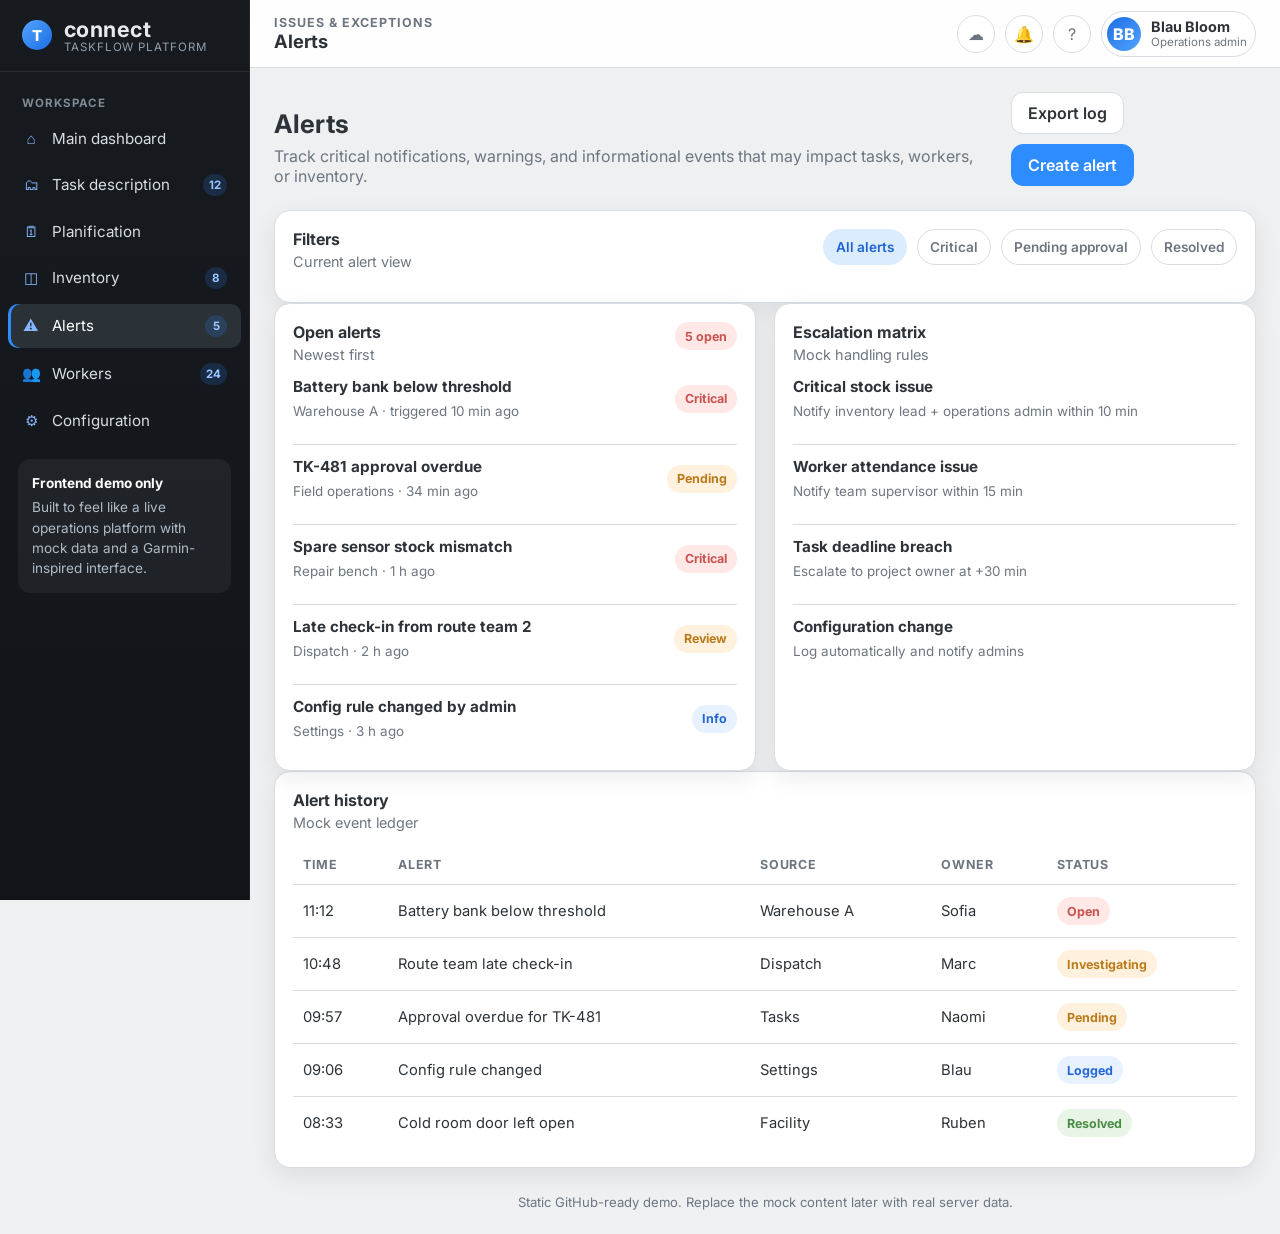
==== alerts.html @ 492a851f "Add files via upload" ====
<!doctype html>
<html lang="en">
<head>
  <meta charset="utf-8" />
  <meta name="viewport" content="width=device-width, initial-scale=1" />
  <title>Alerts — TaskFlow Connect</title>
  <meta name="description" content="TaskFlow Connect static dashboard demo." />
  <link rel="preconnect" href="https://fonts.googleapis.com">
  <link rel="preconnect" href="https://fonts.gstatic.com" crossorigin>
  <link href="https://fonts.googleapis.com/css2?family=Inter:wght@400;500;600;700;800&display=swap" rel="stylesheet">
  <link rel="stylesheet" href="styles.css" />
</head>
<body>
  <div class="app-shell">
    <aside class="sidebar">
      <a class="brand" href="index.html">
        <div class="brand-logo">T</div>
        <div class="brand-wordmark"><strong>connect</strong><span>TaskFlow platform</span></div>
      </a>
      <div class="sidebar-section-title">Workspace</div>
      <ul class="nav-list"><li class="nav-item"><a class="nav-link" href="index.html"><span class="nav-label"><span class="nav-icon">⌂</span><span>Main dashboard</span></span><span></span></a></li>
<li class="nav-item"><a class="nav-link" href="task-description.html"><span class="nav-label"><span class="nav-icon">🗂</span><span>Task description</span></span><span class="nav-badge">12</span></a></li>
<li class="nav-item"><a class="nav-link" href="planification.html"><span class="nav-label"><span class="nav-icon">🗓</span><span>Planification</span></span><span></span></a></li>
<li class="nav-item"><a class="nav-link" href="inventory.html"><span class="nav-label"><span class="nav-icon">◫</span><span>Inventory</span></span><span class="nav-badge">8</span></a></li>
<li class="nav-item"><a class="nav-link active" href="alerts.html"><span class="nav-label"><span class="nav-icon">⚠</span><span>Alerts</span></span><span class="nav-badge">5</span></a></li>
<li class="nav-item"><a class="nav-link" href="workers.html"><span class="nav-label"><span class="nav-icon">👥</span><span>Workers</span></span><span class="nav-badge">24</span></a></li>
<li class="nav-item"><a class="nav-link" href="configuration.html"><span class="nav-label"><span class="nav-icon">⚙</span><span>Configuration</span></span><span></span></a></li></ul>
      <div class="sidebar-footer">
        <strong>Frontend demo only</strong>
        Built to feel like a live operations platform with mock data and a Garmin-inspired interface.
      </div>
    </aside>

    <div class="main-area">
      <header class="topbar">
        <div class="topbar-left">
          <button class="menu-toggle" type="button" aria-label="Toggle sidebar" data-menu-toggle><span></span><span></span><span></span></button>
          <div>
            <div class="page-kicker">Issues & exceptions</div>
            <div class="page-title-inline">Alerts</div>
          </div>
        </div>
        <div class="topbar-right">
          <button class="icon-button" type="button" aria-label="Sync">☁</button>
          <button class="icon-button" type="button" aria-label="Notifications">🔔</button>
          <button class="icon-button" type="button" aria-label="Help">?</button>
          <div class="user-pill">
            <div class="avatar">BB</div>
            <div><strong>Blau Bloom</strong><span>Operations admin</span></div>
          </div>
        </div>
      </header>

      <main class="content">
        <div class="page-header">
          <div>
            <h1>Alerts</h1>
            <p>Track critical notifications, warnings, and informational events that may impact tasks, workers, or inventory.</p>
          </div>
          <div class="action-row"><button class="button">Export log</button><button class="button button-primary">Create alert</button></div>
        </div>
        <section class="card"><div class="card-inner"><div class="card-header"><div><h2 class="card-title">Filters</h2><p class="card-subtitle">Current alert view</p></div><div class="filter-row"><span class="filter-chip active">All alerts</span><span class="filter-chip">Critical</span><span class="filter-chip">Pending approval</span><span class="filter-chip">Resolved</span></div></div></div></section>
    <section class="grid alerts-grid">
      <article class="card"><div class="card-inner"><div class="card-header"><div><h2 class="card-title">Open alerts</h2><p class="card-subtitle">Newest first</p></div><span class="pill red">5 open</span></div>
        <ul class="list-clean">
          <li class="alert-row"><div class="row-main"><strong>Battery bank below threshold</strong><span>Warehouse A · triggered 10 min ago</span></div><span class="pill red">Critical</span></li>
          <li class="alert-row"><div class="row-main"><strong>TK-481 approval overdue</strong><span>Field operations · 34 min ago</span></div><span class="pill orange">Pending</span></li>
          <li class="alert-row"><div class="row-main"><strong>Spare sensor stock mismatch</strong><span>Repair bench · 1 h ago</span></div><span class="pill red">Critical</span></li>
          <li class="alert-row"><div class="row-main"><strong>Late check-in from route team 2</strong><span>Dispatch · 2 h ago</span></div><span class="pill orange">Review</span></li>
          <li class="alert-row"><div class="row-main"><strong>Config rule changed by admin</strong><span>Settings · 3 h ago</span></div><span class="pill blue">Info</span></li>
        </ul>
      </div></article>
      <article class="card"><div class="card-inner"><div class="card-header"><div><h2 class="card-title">Escalation matrix</h2><p class="card-subtitle">Mock handling rules</p></div></div>
        <ul class="list-clean">
          <li class="event-row"><div class="row-main"><strong>Critical stock issue</strong><span>Notify inventory lead + operations admin within 10 min</span></div></li>
          <li class="event-row"><div class="row-main"><strong>Worker attendance issue</strong><span>Notify team supervisor within 15 min</span></div></li>
          <li class="event-row"><div class="row-main"><strong>Task deadline breach</strong><span>Escalate to project owner at +30 min</span></div></li>
          <li class="event-row"><div class="row-main"><strong>Configuration change</strong><span>Log automatically and notify admins</span></div></li>
        </ul>
      </div></article>
    </section>

    <section class="card"><div class="card-inner"><div class="card-header"><div><h2 class="card-title">Alert history</h2><p class="card-subtitle">Mock event ledger</p></div></div>
      <div class="table-wrap"><table class="table"><thead><tr><th>Time</th><th>Alert</th><th>Source</th><th>Owner</th><th>Status</th></tr></thead><tbody>
      <tr><td>11:12</td><td>Battery bank below threshold</td><td>Warehouse A</td><td>Sofia</td><td><span class="pill red">Open</span></td></tr>
      <tr><td>10:48</td><td>Route team late check-in</td><td>Dispatch</td><td>Marc</td><td><span class="pill orange">Investigating</span></td></tr>
      <tr><td>09:57</td><td>Approval overdue for TK-481</td><td>Tasks</td><td>Naomi</td><td><span class="pill orange">Pending</span></td></tr>
      <tr><td>09:06</td><td>Config rule changed</td><td>Settings</td><td>Blau</td><td><span class="pill blue">Logged</span></td></tr>
      <tr><td>08:33</td><td>Cold room door left open</td><td>Facility</td><td>Ruben</td><td><span class="pill green">Resolved</span></td></tr>
      </tbody></table></div>
    </div></section>
        <div class="footer-note">Static GitHub-ready demo. Replace the mock content later with real server data.</div>
      </main>
    </div>
  </div>
  <script src="script.js"></script>
</body>
</html>
---- styles.css ----
:root {
  --bg: #eef0f2;
  --panel: #ffffff;
  --panel-muted: #f6f7f8;
  --line: #d9dde1;
  --line-strong: #c6ccd1;
  --text: #2d3338;
  --text-soft: #6d7680;
  --sidebar: #171a1e;
  --sidebar-2: #1f2428;
  --sidebar-hover: #2a3137;
  --accent: #2d8cff;
  --accent-soft: #dcecff;
  --success: #62a95b;
  --warning: #f0ad4e;
  --danger: #d9534f;
  --shadow: 0 8px 24px rgba(17, 23, 29, 0.08);
  --radius: 16px;
  --radius-sm: 10px;
}

* { box-sizing: border-box; }
html, body { margin: 0; padding: 0; }
body {
  font-family: Inter, Arial, sans-serif;
  background: var(--bg);
  color: var(--text);
}

a { color: inherit; text-decoration: none; }
button, input, select { font: inherit; }

.app-shell {
  min-height: 100vh;
  display: grid;
  grid-template-columns: 250px minmax(0, 1fr);
}

.sidebar {
  background: linear-gradient(180deg, #171a1e 0%, #111418 100%);
  color: #e7eaed;
  padding: 18px 0 0;
  border-right: 1px solid rgba(255,255,255,0.06);
  position: sticky;
  top: 0;
  height: 100vh;
  overflow-y: auto;
}

.brand {
  display: flex;
  align-items: center;
  gap: 12px;
  padding: 0 22px 18px;
  margin-bottom: 6px;
  border-bottom: 1px solid rgba(255,255,255,0.08);
}

.brand-logo {
  width: 30px;
  height: 30px;
  border-radius: 50%;
  background: linear-gradient(135deg, #53a4ff, #1c6de3);
  display: grid;
  place-items: center;
  font-size: 15px;
  font-weight: 800;
  color: white;
}

.brand-wordmark {
  display: flex;
  flex-direction: column;
  line-height: 1.05;
}
.brand-wordmark strong {
  text-transform: lowercase;
  letter-spacing: 0.02em;
  font-size: 1.35rem;
  font-weight: 700;
}
.brand-wordmark span {
  font-size: 0.72rem;
  color: #92a0ad;
  letter-spacing: 0.08em;
  text-transform: uppercase;
}

.sidebar-section-title {
  font-size: 0.72rem;
  font-weight: 700;
  color: #7e8a95;
  letter-spacing: 0.08em;
  text-transform: uppercase;
  padding: 18px 22px 8px;
}

.nav-list {
  list-style: none;
  margin: 0;
  padding: 0 8px;
}

.nav-item + .nav-item { margin-top: 4px; }

.nav-link {
  display: flex;
  align-items: center;
  justify-content: space-between;
  gap: 10px;
  color: #d8dde2;
  font-size: 0.95rem;
  padding: 11px 14px;
  border-radius: 10px;
  transition: background 0.2s ease, color 0.2s ease;
}

.nav-link:hover,
.nav-link.active {
  background: var(--sidebar-hover);
  color: white;
}

.nav-link.active {
  box-shadow: inset 3px 0 0 var(--accent);
}

.nav-label {
  display: flex;
  align-items: center;
  gap: 12px;
}

.nav-icon {
  width: 18px;
  text-align: center;
  color: #87b8ff;
  font-size: 0.95rem;
}

.nav-badge {
  min-width: 22px;
  height: 22px;
  padding: 0 6px;
  border-radius: 999px;
  background: rgba(45, 140, 255, 0.18);
  color: #9bc5ff;
  display: inline-flex;
  align-items: center;
  justify-content: center;
  font-size: 0.72rem;
  font-weight: 700;
}

.sidebar-footer {
  margin: 18px 18px 20px;
  padding: 14px;
  border-radius: 12px;
  background: rgba(255,255,255,0.05);
  color: #afbbc6;
  font-size: 0.85rem;
  line-height: 1.5;
}
.sidebar-footer strong { color: #fff; display: block; margin-bottom: 4px; }

.main-area {
  min-width: 0;
  display: flex;
  flex-direction: column;
}

.topbar {
  height: 68px;
  background: rgba(255,255,255,0.92);
  backdrop-filter: blur(10px);
  border-bottom: 1px solid var(--line);
  display: flex;
  align-items: center;
  justify-content: space-between;
  padding: 0 24px;
  position: sticky;
  top: 0;
  z-index: 20;
}

.topbar-left {
  display: flex;
  align-items: center;
  gap: 14px;
}

.menu-toggle {
  display: none;
  width: 42px;
  height: 42px;
  border: 1px solid var(--line);
  background: white;
  border-radius: 12px;
  cursor: pointer;
}
.menu-toggle span {
  display: block;
  width: 18px;
  height: 2px;
  margin: 4px auto;
  background: var(--text);
}

.page-kicker {
  font-size: 0.78rem;
  text-transform: uppercase;
  letter-spacing: 0.08em;
  color: var(--text-soft);
  font-weight: 700;
}
.page-title-inline {
  font-size: 1.15rem;
  font-weight: 700;
}

.topbar-right {
  display: flex;
  align-items: center;
  gap: 10px;
}

.icon-button {
  width: 38px;
  height: 38px;
  border-radius: 50%;
  border: 1px solid var(--line);
  background: white;
  color: var(--text-soft);
  display: grid;
  place-items: center;
  cursor: pointer;
}

.user-pill {
  display: flex;
  align-items: center;
  gap: 10px;
  padding: 5px 8px 5px 5px;
  border-radius: 999px;
  border: 1px solid var(--line);
  background: white;
}
.user-pill strong {
  display: block;
  font-size: 0.9rem;
}
.user-pill span {
  display: block;
  font-size: 0.72rem;
  color: var(--text-soft);
}
.avatar {
  width: 34px;
  height: 34px;
  border-radius: 50%;
  display: grid;
  place-items: center;
  background: linear-gradient(135deg, #1c6de3, #53a4ff);
  color: white;
  font-weight: 800;
}

.content {
  padding: 24px;
}

.page-header {
  display: flex;
  align-items: end;
  justify-content: space-between;
  gap: 20px;
  margin-bottom: 24px;
}

.page-header h1 {
  margin: 0;
  font-size: clamp(1.6rem, 2vw, 2.2rem);
  line-height: 1.1;
}
.page-header p {
  margin: 8px 0 0;
  color: var(--text-soft);
  max-width: 720px;
}

.action-row {
  display: flex;
  gap: 10px;
  flex-wrap: wrap;
}

.button {
  border: 1px solid var(--line);
  background: white;
  color: var(--text);
  height: 42px;
  padding: 0 16px;
  border-radius: 12px;
  display: inline-flex;
  align-items: center;
  justify-content: center;
  gap: 8px;
  font-weight: 600;
  cursor: pointer;
}
.button-primary {
  background: var(--accent);
  color: white;
  border-color: var(--accent);
}
.button-soft {
  background: var(--accent-soft);
  color: #1b5fca;
  border-color: transparent;
}

.grid {
  display: grid;
  gap: 18px;
}

.kpi-grid {
  grid-template-columns: repeat(4, minmax(0, 1fr));
  margin-bottom: 18px;
}

.card {
  background: var(--panel);
  border: 1px solid var(--line);
  border-radius: var(--radius);
  box-shadow: var(--shadow);
}
.card-inner {
  padding: 18px;
}
.card-header {
  display: flex;
  align-items: start;
  justify-content: space-between;
  gap: 14px;
  margin-bottom: 14px;
}
.card-title {
  margin: 0;
  font-size: 1rem;
  font-weight: 700;
}
.card-subtitle {
  margin: 4px 0 0;
  color: var(--text-soft);
  font-size: 0.9rem;
}
.card-header .muted-link {
  color: #5d87c9;
  font-size: 0.88rem;
  font-weight: 600;
}

.kpi-card .metric {
  font-size: 2rem;
  line-height: 1;
  margin: 8px 0;
  font-weight: 800;
}
.kpi-card .delta {
  display: inline-flex;
  align-items: center;
  gap: 6px;
  font-size: 0.84rem;
  border-radius: 999px;
  padding: 6px 10px;
  background: var(--panel-muted);
  color: var(--text-soft);
}
.kpi-card .delta.positive { color: var(--success); }
.kpi-card .delta.warning { color: var(--warning); }
.kpi-card .delta.negative { color: var(--danger); }

.dashboard-grid {
  grid-template-columns: 1.3fr 1fr 1fr;
  align-items: start;
}
.stack {
  display: grid;
  gap: 18px;
}

.list-clean {
  list-style: none;
  padding: 0;
  margin: 0;
}
.list-clean li + li { margin-top: 12px; }

.task-row,
.alert-row,
.worker-row,
.inventory-row,
.event-row {
  display: flex;
  align-items: center;
  justify-content: space-between;
  gap: 12px;
  padding: 12px 0;
  border-top: 1px solid var(--line);
}
.task-row:first-child,
.alert-row:first-child,
.worker-row:first-child,
.inventory-row:first-child,
.event-row:first-child {
  border-top: 0;
  padding-top: 0;
}

.row-main strong,
.row-main h4 {
  display: block;
  margin: 0 0 4px;
  font-size: 0.95rem;
}
.row-main span,
.row-meta,
.row-main p {
  color: var(--text-soft);
  font-size: 0.84rem;
  margin: 0;
}

.pill {
  display: inline-flex;
  align-items: center;
  justify-content: center;
  height: 28px;
  padding: 0 10px;
  border-radius: 999px;
  background: var(--panel-muted);
  color: var(--text-soft);
  font-size: 0.78rem;
  font-weight: 700;
  white-space: nowrap;
}
.pill.blue { background: #e7f1ff; color: #2567d8; }
.pill.green { background: #e8f5e6; color: #4b8c46; }
.pill.orange { background: #fff1de; color: #bb7b1a; }
.pill.red { background: #ffe8e6; color: #c95350; }
.pill.gray { background: #eceff2; color: #68727c; }

.progress-group { margin-top: 14px; }
.progress-label {
  display: flex;
  justify-content: space-between;
  gap: 10px;
  font-size: 0.84rem;
  color: var(--text-soft);
  margin-bottom: 6px;
}
.progress {
  height: 9px;
  border-radius: 999px;
  background: #e9edf1;
  overflow: hidden;
}
.progress > span {
  display: block;
  height: 100%;
  background: linear-gradient(90deg, #50a6ff, #1b70eb);
  border-radius: inherit;
}
.progress.success > span { background: linear-gradient(90deg, #7bc96f, #4f9d49); }
.progress.warning > span { background: linear-gradient(90deg, #f7c56c, #f0a43a); }
.progress.danger > span { background: linear-gradient(90deg, #ef7a73, #da534d); }

.ring-wrap {
  display: grid;
  grid-template-columns: 160px 1fr;
  gap: 18px;
  align-items: center;
}
.ring {
  --percent: 70;
  width: 150px;
  height: 150px;
  border-radius: 50%;
  background: conic-gradient(var(--accent) calc(var(--percent) * 1%), #e4e8eb 0);
  display: grid;
  place-items: center;
  margin: 0 auto;
}
.ring::after {
  content: "";
  width: 108px;
  height: 108px;
  border-radius: 50%;
  background: white;
  box-shadow: inset 0 0 0 1px var(--line);
}
.ring-center {
  position: absolute;
}
.ring-box {
  position: relative;
  width: 150px;
  height: 150px;
  display: grid;
  place-items: center;
}
.ring-value {
  position: absolute;
  text-align: center;
}
.ring-value strong {
  display: block;
  font-size: 2rem;
}
.ring-value span {
  color: var(--text-soft);
  font-size: 0.84rem;
}

.quick-actions {
  display: grid;
  grid-template-columns: repeat(2, minmax(0, 1fr));
  gap: 12px;
}
.quick-tile {
  border: 1px dashed var(--line-strong);
  border-radius: 14px;
  padding: 18px;
  background: var(--panel-muted);
  min-height: 108px;
  display: flex;
  flex-direction: column;
  justify-content: space-between;
}
.quick-tile strong { font-size: 1rem; }
.quick-tile span { color: var(--text-soft); font-size: 0.86rem; }
.quick-plus {
  width: 36px; height: 36px; border-radius: 12px; background: white; border: 1px solid var(--line);
  display: grid; place-items: center; color: var(--text-soft); font-size: 1.2rem;
}

.table-wrap {
  overflow-x: auto;
}
.table {
  width: 100%;
  border-collapse: collapse;
  font-size: 0.92rem;
}
.table th,
.table td {
  text-align: left;
  padding: 12px 10px;
  border-bottom: 1px solid var(--line);
  white-space: nowrap;
}
.table th {
  font-size: 0.78rem;
  text-transform: uppercase;
  letter-spacing: 0.06em;
  color: var(--text-soft);
}
.table tr:last-child td { border-bottom: 0; }

.timeline {
  display: grid;
  gap: 16px;
}
.timeline-row {
  display: grid;
  grid-template-columns: 130px 1fr;
  gap: 12px;
  align-items: center;
}
.timeline-label {
  font-weight: 700;
  font-size: 0.92rem;
}
.timeline-bar {
  position: relative;
  height: 44px;
  background: repeating-linear-gradient(
    90deg,
    #f5f7f9 0,
    #f5f7f9 calc(14.28% - 1px),
    #e3e8ec calc(14.28% - 1px),
    #e3e8ec 14.28%
  );
  border-radius: 12px;
  border: 1px solid var(--line);
  overflow: hidden;
}
.timeline-chip {
  position: absolute;
  top: 7px;
  height: 28px;
  border-radius: 999px;
  padding: 0 12px;
  display: inline-flex;
  align-items: center;
  font-size: 0.82rem;
  font-weight: 700;
  color: white;
}
.timeline-chip.blue { background: #4a91f2; }
.timeline-chip.green { background: #59a666; }
.timeline-chip.orange { background: #e9a345; }
.timeline-chip.red { background: #cf5b57; }

.days {
  display: grid;
  grid-template-columns: 130px repeat(7, 1fr);
  gap: 12px;
  margin-bottom: 10px;
  color: var(--text-soft);
  font-size: 0.78rem;
  text-transform: uppercase;
  letter-spacing: 0.06em;
}
.days div:first-child { color: transparent; }

.resource-grid,
.settings-grid,
.workers-grid,
.inventory-grid,
.alerts-grid,
.detail-grid {
  grid-template-columns: repeat(2, minmax(0, 1fr));
}

.profile-card {
  display: flex;
  gap: 16px;
  align-items: center;
}
.profile-avatar {
  width: 64px;
  height: 64px;
  border-radius: 18px;
  background: linear-gradient(135deg, #dfeeff, #b9d4fb);
  color: #225bb1;
  display: grid;
  place-items: center;
  font-size: 1.4rem;
  font-weight: 800;
}

.setting-row {
  display: flex;
  align-items: center;
  justify-content: space-between;
  gap: 16px;
  padding: 14px 0;
  border-top: 1px solid var(--line);
}
.setting-row:first-child { border-top: 0; padding-top: 0; }
.setting-copy strong { display: block; margin-bottom: 4px; }
.setting-copy span { color: var(--text-soft); font-size: 0.86rem; }

.toggle {
  position: relative;
  width: 48px;
  height: 28px;
  border-radius: 999px;
  background: #dfe4e9;
}
.toggle::after {
  content: "";
  position: absolute;
  top: 3px;
  left: 3px;
  width: 22px;
  height: 22px;
  border-radius: 50%;
  background: white;
  box-shadow: 0 2px 6px rgba(0,0,0,0.12);
}
.toggle.on { background: #5ea4ff; }
.toggle.on::after { left: 23px; }

.filter-row {
  display: flex;
  gap: 10px;
  flex-wrap: wrap;
}
.filter-chip {
  height: 36px;
  padding: 0 12px;
  border-radius: 999px;
  border: 1px solid var(--line);
  background: white;
  display: inline-flex;
  align-items: center;
  color: var(--text-soft);
  font-size: 0.85rem;
  font-weight: 600;
}
.filter-chip.active {
  background: var(--accent-soft);
  border-color: transparent;
  color: #1d63d2;
}

.notice-bar {
  background: linear-gradient(90deg, #dfeeff, #eff6ff);
  border: 1px solid #cde1ff;
  color: #245db6;
  padding: 14px 16px;
  border-radius: 14px;
  display: flex;
  justify-content: space-between;
  gap: 12px;
  margin-bottom: 18px;
}

.text-input,
.select-input {
  width: 100%;
  height: 42px;
  border-radius: 12px;
  border: 1px solid var(--line);
  background: white;
  padding: 0 14px;
  color: var(--text);
}

.form-grid {
  display: grid;
  grid-template-columns: repeat(2, minmax(0, 1fr));
  gap: 14px;
}
.form-grid .full-span { grid-column: 1 / -1; }
label.form-field {
  display: grid;
  gap: 8px;
  font-size: 0.9rem;
  font-weight: 600;
}
textarea.text-input {
  padding: 12px 14px;
  min-height: 120px;
  resize: vertical;
}

.footer-note {
  color: var(--text-soft);
  font-size: 0.82rem;
  text-align: center;
  margin-top: 26px;
}

@media (max-width: 1240px) {
  .kpi-grid { grid-template-columns: repeat(2, minmax(0, 1fr)); }
  .dashboard-grid,
  .resource-grid,
  .settings-grid,
  .workers-grid,
  .inventory-grid,
  .alerts-grid,
  .detail-grid { grid-template-columns: 1fr; }
}

@media (max-width: 980px) {
  .app-shell { grid-template-columns: 1fr; }
  .sidebar {
    position: fixed;
    left: 0;
    top: 0;
    bottom: 0;
    width: 250px;
    z-index: 40;
    transform: translateX(-100%);
    transition: transform 0.25s ease;
  }
  body.sidebar-open .sidebar { transform: translateX(0); }
  .menu-toggle { display: inline-block; }
  .content { padding: 18px; }
  .page-header { flex-direction: column; align-items: start; }
}

@media (max-width: 720px) {
  .topbar { padding: 0 14px; }
  .topbar-right .icon-button:nth-child(1),
  .topbar-right .icon-button:nth-child(2) { display: none; }
  .kpi-grid { grid-template-columns: 1fr; }
  .ring-wrap,
  .form-grid,
  .timeline-row,
  .days { grid-template-columns: 1fr; }
  .days div:first-child { display: none; }
  .quick-actions { grid-template-columns: 1fr; }
  .user-pill strong, .user-pill span { display: none; }
}
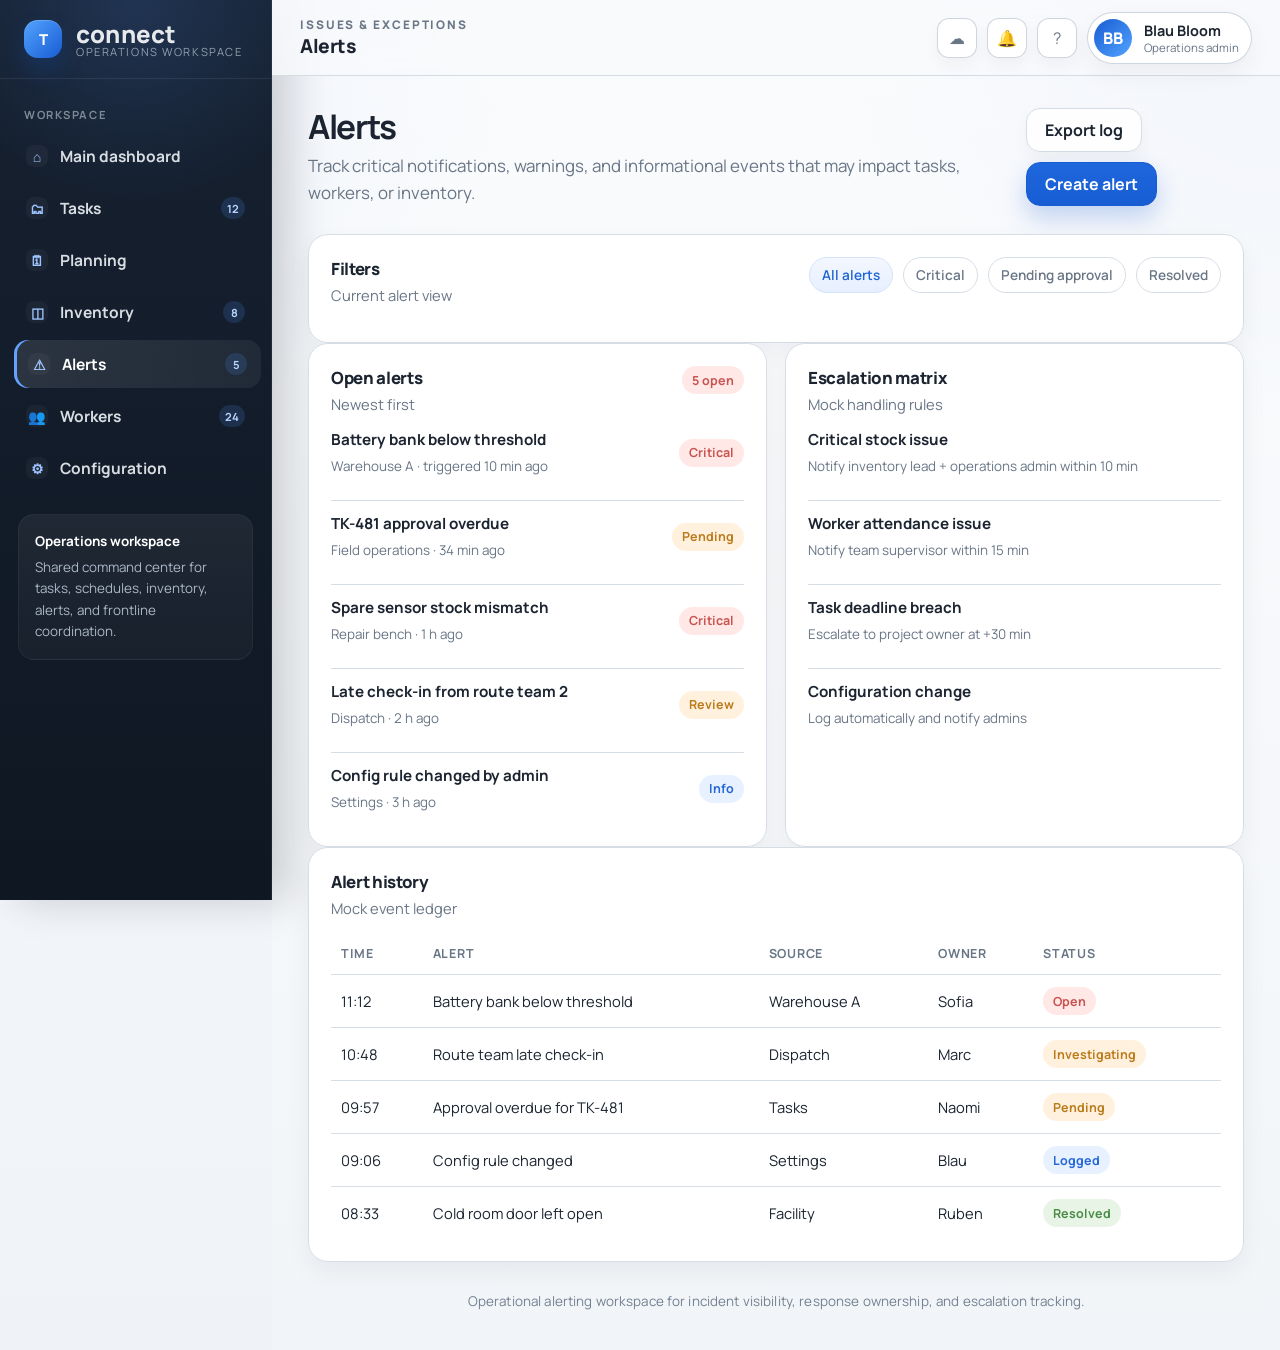
==== commit 7a71b5de: "modified:   alerts.html 	modified:   configuration.html 	modified:   index.html 	modified:   invento" ====
--- a/alerts.html
+++ b/alerts.html
@@ -7,27 +7,28 @@
   <meta name="description" content="TaskFlow Connect static dashboard demo." />
   <link rel="preconnect" href="https://fonts.googleapis.com">
   <link rel="preconnect" href="https://fonts.gstatic.com" crossorigin>
-  <link href="https://fonts.googleapis.com/css2?family=Inter:wght@400;500;600;700;800&display=swap" rel="stylesheet">
+  <link href="https://fonts.googleapis.com/css2?family=Manrope:wght@400;500;600;700;800&display=swap" rel="stylesheet">
   <link rel="stylesheet" href="styles.css" />
 </head>
 <body>
+  <div class="sidebar-scrim" data-sidebar-scrim hidden></div>
   <div class="app-shell">
     <aside class="sidebar">
       <a class="brand" href="index.html">
         <div class="brand-logo">T</div>
-        <div class="brand-wordmark"><strong>connect</strong><span>TaskFlow platform</span></div>
+        <div class="brand-wordmark"><strong>connect</strong><span>Operations workspace</span></div>
       </a>
       <div class="sidebar-section-title">Workspace</div>
       <ul class="nav-list"><li class="nav-item"><a class="nav-link" href="index.html"><span class="nav-label"><span class="nav-icon">⌂</span><span>Main dashboard</span></span><span></span></a></li>
-<li class="nav-item"><a class="nav-link" href="task-description.html"><span class="nav-label"><span class="nav-icon">🗂</span><span>Task description</span></span><span class="nav-badge">12</span></a></li>
-<li class="nav-item"><a class="nav-link" href="planification.html"><span class="nav-label"><span class="nav-icon">🗓</span><span>Planification</span></span><span></span></a></li>
+<li class="nav-item"><a class="nav-link" href="task-description.html"><span class="nav-label"><span class="nav-icon">🗂</span><span>Tasks</span></span><span class="nav-badge">12</span></a></li>
+<li class="nav-item"><a class="nav-link" href="planification.html"><span class="nav-label"><span class="nav-icon">🗓</span><span>Planning</span></span><span></span></a></li>
 <li class="nav-item"><a class="nav-link" href="inventory.html"><span class="nav-label"><span class="nav-icon">◫</span><span>Inventory</span></span><span class="nav-badge">8</span></a></li>
 <li class="nav-item"><a class="nav-link active" href="alerts.html"><span class="nav-label"><span class="nav-icon">⚠</span><span>Alerts</span></span><span class="nav-badge">5</span></a></li>
 <li class="nav-item"><a class="nav-link" href="workers.html"><span class="nav-label"><span class="nav-icon">👥</span><span>Workers</span></span><span class="nav-badge">24</span></a></li>
 <li class="nav-item"><a class="nav-link" href="configuration.html"><span class="nav-label"><span class="nav-icon">⚙</span><span>Configuration</span></span><span></span></a></li></ul>
       <div class="sidebar-footer">
-        <strong>Frontend demo only</strong>
-        Built to feel like a live operations platform with mock data and a Garmin-inspired interface.
+        <strong>Operations workspace</strong>
+        Shared command center for tasks, schedules, inventory, alerts, and frontline coordination.
       </div>
     </aside>
 
@@ -89,10 +90,10 @@
       <tr><td>08:33</td><td>Cold room door left open</td><td>Facility</td><td>Ruben</td><td><span class="pill green">Resolved</span></td></tr>
       </tbody></table></div>
     </div></section>
-        <div class="footer-note">Static GitHub-ready demo. Replace the mock content later with real server data.</div>
+        <div class="footer-note">Operational alerting workspace for incident visibility, response ownership, and escalation tracking.</div>
       </main>
     </div>
   </div>
   <script src="script.js"></script>
 </body>
-</html>+</html>
--- a/styles.css
+++ b/styles.css
@@ -1,30 +1,97 @@
 :root {
-  --bg: #eef0f2;
-  --panel: #ffffff;
-  --panel-muted: #f6f7f8;
-  --line: #d9dde1;
-  --line-strong: #c6ccd1;
-  --text: #2d3338;
-  --text-soft: #6d7680;
-  --sidebar: #171a1e;
-  --sidebar-2: #1f2428;
-  --sidebar-hover: #2a3137;
-  --accent: #2d8cff;
-  --accent-soft: #dcecff;
-  --success: #62a95b;
-  --warning: #f0ad4e;
-  --danger: #d9534f;
-  --shadow: 0 8px 24px rgba(17, 23, 29, 0.08);
-  --radius: 16px;
-  --radius-sm: 10px;
+  --bg: #f3f5f8;
+  --panel: rgba(255, 255, 255, 0.96);
+  --panel-muted: #f6f8fb;
+  --line: #d7dde5;
+  --line-strong: #c4ced9;
+  --text: #1b2430;
+  --text-soft: #697686;
+  --sidebar: #0f1722;
+  --sidebar-2: #162131;
+  --sidebar-hover: #1b2838;
+  --accent: #175cd3;
+  --accent-soft: #e8f0ff;
+  --success: #4f8f5b;
+  --warning: #c6852a;
+  --danger: #c85a55;
+  --shadow: 0 18px 40px rgba(15, 23, 36, 0.08);
+  --shadow-soft: 0 10px 26px rgba(15, 23, 36, 0.05);
+  --radius: 20px;
+  --radius-sm: 12px;
 }
 
 * { box-sizing: border-box; }
 html, body { margin: 0; padding: 0; }
+[hidden] { display: none !important; }
+
+html {
+  scrollbar-width: thin;
+  scrollbar-color: #aeb7c2 #eef2f6;
+}
+
+body,
+.sidebar,
+.modal-dialog,
+textarea.text-input {
+  scrollbar-width: thin;
+  scrollbar-color: #98a4b3 transparent;
+}
+
+html::-webkit-scrollbar,
+body::-webkit-scrollbar,
+.sidebar::-webkit-scrollbar,
+.modal-dialog::-webkit-scrollbar,
+textarea.text-input::-webkit-scrollbar {
+  width: 12px;
+  height: 12px;
+}
+
+html::-webkit-scrollbar-track,
+body::-webkit-scrollbar-track,
+.sidebar::-webkit-scrollbar-track,
+.modal-dialog::-webkit-scrollbar-track,
+textarea.text-input::-webkit-scrollbar-track {
+  background: transparent;
+}
+
+html::-webkit-scrollbar-thumb,
+body::-webkit-scrollbar-thumb,
+.sidebar::-webkit-scrollbar-thumb,
+.modal-dialog::-webkit-scrollbar-thumb,
+textarea.text-input::-webkit-scrollbar-thumb {
+  background: linear-gradient(180deg, #a9b3be 0%, #8996a6 100%);
+  border-radius: 999px;
+  border: 3px solid transparent;
+  background-clip: padding-box;
+}
+
+html::-webkit-scrollbar-thumb:hover,
+body::-webkit-scrollbar-thumb:hover,
+.sidebar::-webkit-scrollbar-thumb:hover,
+.modal-dialog::-webkit-scrollbar-thumb:hover,
+textarea.text-input::-webkit-scrollbar-thumb:hover {
+  background: linear-gradient(180deg, #909dad 0%, #738295 100%);
+  border: 3px solid transparent;
+  background-clip: padding-box;
+}
+
+html::-webkit-scrollbar-corner,
+body::-webkit-scrollbar-corner,
+.sidebar::-webkit-scrollbar-corner,
+.modal-dialog::-webkit-scrollbar-corner,
+textarea.text-input::-webkit-scrollbar-corner {
+  background: transparent;
+}
+
 body {
-  font-family: Inter, Arial, sans-serif;
+  font-family: "Manrope", "Segoe UI", sans-serif;
   background: var(--bg);
   color: var(--text);
+  min-height: 100vh;
+  background-image:
+    radial-gradient(circle at top left, rgba(23, 92, 211, 0.09), transparent 28%),
+    radial-gradient(circle at top right, rgba(15, 76, 184, 0.05), transparent 24%),
+    linear-gradient(180deg, #f7f9fc 0%, #eff3f7 100%);
 }
 
 a { color: inherit; text-decoration: none; }
@@ -33,14 +100,24 @@
 .app-shell {
   min-height: 100vh;
   display: grid;
-  grid-template-columns: 250px minmax(0, 1fr);
+  grid-template-columns: 272px minmax(0, 1fr);
+}
+
+.sidebar-scrim {
+  position: fixed;
+  inset: 0;
+  background: rgba(17, 23, 29, 0.42);
+  z-index: 35;
 }
 
 .sidebar {
-  background: linear-gradient(180deg, #171a1e 0%, #111418 100%);
+  background:
+    radial-gradient(circle at top, rgba(80, 138, 232, 0.18), transparent 22%),
+    linear-gradient(180deg, var(--sidebar-2) 0%, var(--sidebar) 100%);
   color: #e7eaed;
-  padding: 18px 0 0;
+  padding: 20px 0 0;
   border-right: 1px solid rgba(255,255,255,0.06);
+  box-shadow: 18px 0 40px rgba(9, 15, 24, 0.18);
   position: sticky;
   top: 0;
   height: 100vh;
@@ -50,22 +127,23 @@
 .brand {
   display: flex;
   align-items: center;
-  gap: 12px;
-  padding: 0 22px 18px;
-  margin-bottom: 6px;
+  gap: 14px;
+  padding: 0 24px 20px;
+  margin-bottom: 10px;
   border-bottom: 1px solid rgba(255,255,255,0.08);
 }
 
 .brand-logo {
-  width: 30px;
-  height: 30px;
-  border-radius: 50%;
-  background: linear-gradient(135deg, #53a4ff, #1c6de3);
+  width: 38px;
+  height: 38px;
+  border-radius: 14px;
+  background: linear-gradient(135deg, #53a4ff, #175cd3);
   display: grid;
   place-items: center;
   font-size: 15px;
   font-weight: 800;
   color: white;
+  box-shadow: inset 0 1px 0 rgba(255,255,255,0.18), 0 12px 22px rgba(18, 82, 188, 0.24);
 }
 
 .brand-wordmark {
@@ -75,30 +153,30 @@
 }
 .brand-wordmark strong {
   text-transform: lowercase;
-  letter-spacing: 0.02em;
-  font-size: 1.35rem;
-  font-weight: 700;
+  letter-spacing: 0.01em;
+  font-size: 1.5rem;
+  font-weight: 800;
 }
 .brand-wordmark span {
-  font-size: 0.72rem;
+  font-size: 0.7rem;
   color: #92a0ad;
-  letter-spacing: 0.08em;
+  letter-spacing: 0.14em;
   text-transform: uppercase;
 }
 
 .sidebar-section-title {
-  font-size: 0.72rem;
+  font-size: 0.7rem;
   font-weight: 700;
   color: #7e8a95;
-  letter-spacing: 0.08em;
+  letter-spacing: 0.14em;
   text-transform: uppercase;
-  padding: 18px 22px 8px;
+  padding: 18px 24px 10px;
 }
 
 .nav-list {
   list-style: none;
   margin: 0;
-  padding: 0 8px;
+  padding: 0 12px;
 }
 
 .nav-item + .nav-item { margin-top: 4px; }
@@ -109,20 +187,23 @@
   justify-content: space-between;
   gap: 10px;
   color: #d8dde2;
-  font-size: 0.95rem;
-  padding: 11px 14px;
-  border-radius: 10px;
-  transition: background 0.2s ease, color 0.2s ease;
+  font-size: 0.97rem;
+  font-weight: 700;
+  padding: 13px 14px;
+  border-radius: 14px;
+  transition: background 0.2s ease, color 0.2s ease, transform 0.2s ease;
 }
 
 .nav-link:hover,
 .nav-link.active {
-  background: var(--sidebar-hover);
+  background: rgba(255,255,255,0.08);
   color: white;
+  transform: translateX(2px);
 }
 
 .nav-link.active {
-  box-shadow: inset 3px 0 0 var(--accent);
+  background: linear-gradient(90deg, rgba(255,255,255,0.1) 0%, rgba(255,255,255,0.06) 100%);
+  box-shadow: inset 3px 0 0 #63a2ff;
 }
 
 .nav-label {
@@ -132,10 +213,15 @@
 }
 
 .nav-icon {
-  width: 18px;
+  width: 22px;
+  height: 22px;
+  border-radius: 8px;
+  background: rgba(255,255,255,0.04);
+  display: inline-grid;
+  place-items: center;
   text-align: center;
-  color: #87b8ff;
-  font-size: 0.95rem;
+  color: #9ec4ff;
+  font-size: 0.88rem;
 }
 
 .nav-badge {
@@ -143,23 +229,24 @@
   height: 22px;
   padding: 0 6px;
   border-radius: 999px;
-  background: rgba(45, 140, 255, 0.18);
-  color: #9bc5ff;
+  background: rgba(80, 138, 232, 0.18);
+  color: #b6d3ff;
   display: inline-flex;
   align-items: center;
   justify-content: center;
-  font-size: 0.72rem;
+  font-size: 0.7rem;
   font-weight: 700;
 }
 
 .sidebar-footer {
-  margin: 18px 18px 20px;
-  padding: 14px;
-  border-radius: 12px;
-  background: rgba(255,255,255,0.05);
-  color: #afbbc6;
-  font-size: 0.85rem;
-  line-height: 1.5;
+  margin: 22px 18px 24px;
+  padding: 16px;
+  border-radius: 16px;
+  background: linear-gradient(180deg, rgba(255,255,255,0.06) 0%, rgba(255,255,255,0.03) 100%);
+  border: 1px solid rgba(255,255,255,0.05);
+  color: #aab7c5;
+  font-size: 0.84rem;
+  line-height: 1.6;
 }
 .sidebar-footer strong { color: #fff; display: block; margin-bottom: 4px; }
 
@@ -167,17 +254,18 @@
   min-width: 0;
   display: flex;
   flex-direction: column;
+  background: linear-gradient(180deg, rgba(255,255,255,0.4) 0%, rgba(255,255,255,0.14) 100%);
 }
 
 .topbar {
-  height: 68px;
-  background: rgba(255,255,255,0.92);
-  backdrop-filter: blur(10px);
-  border-bottom: 1px solid var(--line);
+  height: 76px;
+  background: rgba(248, 250, 252, 0.84);
+  backdrop-filter: blur(16px);
+  border-bottom: 1px solid rgba(199, 208, 218, 0.7);
   display: flex;
   align-items: center;
   justify-content: space-between;
-  padding: 0 24px;
+  padding: 0 28px;
   position: sticky;
   top: 0;
   z-index: 20;
@@ -194,7 +282,7 @@
   width: 42px;
   height: 42px;
   border: 1px solid var(--line);
-  background: white;
+  background: rgba(255,255,255,0.92);
   border-radius: 12px;
   cursor: pointer;
 }
@@ -207,15 +295,16 @@
 }
 
 .page-kicker {
-  font-size: 0.78rem;
+  font-size: 0.74rem;
   text-transform: uppercase;
-  letter-spacing: 0.08em;
-  color: var(--text-soft);
-  font-weight: 700;
+  letter-spacing: 0.16em;
+  color: var(--text-soft);
+  font-weight: 800;
 }
 .page-title-inline {
-  font-size: 1.15rem;
-  font-weight: 700;
+  font-size: 1.2rem;
+  font-weight: 800;
+  letter-spacing: -0.02em;
 }
 
 .topbar-right {
@@ -225,48 +314,57 @@
 }
 
 .icon-button {
+  width: 40px;
+  height: 40px;
+  border-radius: 12px;
+  border: 1px solid rgba(201, 209, 219, 0.9);
+  background: rgba(255,255,255,0.92);
+  color: var(--text-soft);
+  display: grid;
+  place-items: center;
+  cursor: pointer;
+  box-shadow: 0 8px 16px rgba(15, 23, 36, 0.04);
+  transition: transform 0.18s ease, border-color 0.18s ease, box-shadow 0.18s ease;
+}
+
+.icon-button:hover {
+  transform: translateY(-1px);
+  border-color: #bcc8d6;
+  box-shadow: 0 10px 22px rgba(15, 23, 36, 0.08);
+}
+
+.user-pill {
+  display: flex;
+  align-items: center;
+  gap: 12px;
+  padding: 6px 12px 6px 6px;
+  border-radius: 999px;
+  border: 1px solid rgba(201, 209, 219, 0.9);
+  background: rgba(255,255,255,0.94);
+  box-shadow: 0 10px 24px rgba(15, 23, 36, 0.05);
+}
+.user-pill strong {
+  display: block;
+  font-size: 0.9rem;
+}
+.user-pill span {
+  display: block;
+  font-size: 0.72rem;
+  color: var(--text-soft);
+}
+.avatar {
   width: 38px;
   height: 38px;
   border-radius: 50%;
-  border: 1px solid var(--line);
-  background: white;
-  color: var(--text-soft);
   display: grid;
   place-items: center;
-  cursor: pointer;
-}
-
-.user-pill {
-  display: flex;
-  align-items: center;
-  gap: 10px;
-  padding: 5px 8px 5px 5px;
-  border-radius: 999px;
-  border: 1px solid var(--line);
-  background: white;
-}
-.user-pill strong {
-  display: block;
-  font-size: 0.9rem;
-}
-.user-pill span {
-  display: block;
-  font-size: 0.72rem;
-  color: var(--text-soft);
-}
-.avatar {
-  width: 34px;
-  height: 34px;
-  border-radius: 50%;
-  display: grid;
-  place-items: center;
-  background: linear-gradient(135deg, #1c6de3, #53a4ff);
+  background: linear-gradient(135deg, #175cd3, #53a4ff);
   color: white;
   font-weight: 800;
 }
 
 .content {
-  padding: 24px;
+  padding: 32px 36px 40px;
 }
 
 .page-header {
@@ -274,18 +372,21 @@
   align-items: end;
   justify-content: space-between;
   gap: 20px;
-  margin-bottom: 24px;
+  margin-bottom: 28px;
 }
 
 .page-header h1 {
   margin: 0;
-  font-size: clamp(1.6rem, 2vw, 2.2rem);
-  line-height: 1.1;
+  font-size: clamp(2rem, 2.6vw, 2.8rem);
+  line-height: 1.02;
+  letter-spacing: -0.04em;
 }
 .page-header p {
-  margin: 8px 0 0;
-  color: var(--text-soft);
-  max-width: 720px;
+  margin: 10px 0 0;
+  color: var(--text-soft);
+  max-width: 860px;
+  font-size: 1.06rem;
+  line-height: 1.55;
 }
 
 .action-row {
@@ -296,27 +397,48 @@
 
 .button {
   border: 1px solid var(--line);
-  background: white;
+  background: rgba(255,255,255,0.92);
   color: var(--text);
-  height: 42px;
-  padding: 0 16px;
-  border-radius: 12px;
+  height: 44px;
+  padding: 0 18px;
+  border-radius: 14px;
   display: inline-flex;
   align-items: center;
   justify-content: center;
   gap: 8px;
-  font-weight: 600;
+  font-weight: 700;
   cursor: pointer;
+  box-shadow: 0 8px 18px rgba(15, 23, 36, 0.04);
+  transition: transform 0.18s ease, border-color 0.18s ease, box-shadow 0.18s ease, background 0.18s ease;
+}
+
+.button:hover {
+  transform: translateY(-1px);
+  border-color: #bec9d4;
+  box-shadow: 0 12px 22px rgba(15, 23, 36, 0.08);
 }
 .button-primary {
-  background: var(--accent);
+  background: linear-gradient(180deg, #1f67dd 0%, var(--accent) 100%);
   color: white;
   border-color: var(--accent);
+  box-shadow: 0 12px 24px rgba(23, 92, 211, 0.24);
 }
 .button-soft {
-  background: var(--accent-soft);
+  background: linear-gradient(180deg, #f3f7ff 0%, #e5efff 100%);
   color: #1b5fca;
-  border-color: transparent;
+  border-color: #d4e2fb;
+}
+
+.task-create-button {
+  background: linear-gradient(180deg, #f3f7ff 0%, #e4eeff 100%);
+  color: #1c57b1;
+  border: 1px solid #ccddfb;
+  box-shadow: 0 12px 24px rgba(23, 92, 211, 0.12);
+}
+
+.task-create-button:hover {
+  background: linear-gradient(180deg, #e4f0ff 0%, #d3e6ff 100%);
+  border-color: #b4d2ff;
 }
 
 .grid {
@@ -325,7 +447,7 @@
 }
 
 .kpi-grid {
-  grid-template-columns: repeat(4, minmax(0, 1fr));
+  grid-template-columns: repeat(3, minmax(0, 1fr));
   margin-bottom: 18px;
 }
 
@@ -333,10 +455,11 @@
   background: var(--panel);
   border: 1px solid var(--line);
   border-radius: var(--radius);
-  box-shadow: var(--shadow);
+  box-shadow: var(--shadow-soft);
+  backdrop-filter: blur(10px);
 }
 .card-inner {
-  padding: 18px;
+  padding: 22px;
 }
 .card-header {
   display: flex;
@@ -347,13 +470,15 @@
 }
 .card-title {
   margin: 0;
-  font-size: 1rem;
-  font-weight: 700;
+  font-size: 1.05rem;
+  font-weight: 800;
+  letter-spacing: -0.02em;
 }
 .card-subtitle {
   margin: 4px 0 0;
   color: var(--text-soft);
-  font-size: 0.9rem;
+  font-size: 0.92rem;
+  line-height: 1.5;
 }
 .card-header .muted-link {
   color: #5d87c9;
@@ -362,10 +487,11 @@
 }
 
 .kpi-card .metric {
-  font-size: 2rem;
+  font-size: 2.4rem;
   line-height: 1;
-  margin: 8px 0;
+  margin: 12px 0 14px;
   font-weight: 800;
+  letter-spacing: -0.04em;
 }
 .kpi-card .delta {
   display: inline-flex;
@@ -380,6 +506,27 @@
 .kpi-card .delta.positive { color: var(--success); }
 .kpi-card .delta.warning { color: var(--warning); }
 .kpi-card .delta.negative { color: var(--danger); }
+.kpi-card {
+  cursor: pointer;
+  transition: transform 0.18s ease, border-color 0.18s ease, box-shadow 0.18s ease;
+  position: relative;
+  overflow: hidden;
+}
+
+.kpi-card::before {
+  content: "";
+  position: absolute;
+  inset: 0 auto auto 0;
+  width: 100%;
+  height: 4px;
+  background: linear-gradient(90deg, rgba(23, 92, 211, 0.95), rgba(83, 164, 255, 0.5));
+}
+.kpi-card:hover,
+.kpi-card.active {
+  border-color: #b8d1f6;
+  box-shadow: var(--shadow);
+  transform: translateY(-1px);
+}
 
 .dashboard-grid {
   grid-template-columns: 1.3fr 1fr 1fr;
@@ -694,7 +841,7 @@
   padding: 0 12px;
   border-radius: 999px;
   border: 1px solid var(--line);
-  background: white;
+  background: rgba(255,255,255,0.9);
   display: inline-flex;
   align-items: center;
   color: var(--text-soft);
@@ -702,32 +849,54 @@
   font-weight: 600;
 }
 .filter-chip.active {
-  background: var(--accent-soft);
-  border-color: transparent;
+  background: linear-gradient(180deg, #f3f7ff 0%, #e7efff 100%);
+  border-color: #d4e2fb;
   color: #1d63d2;
 }
 
 .notice-bar {
-  background: linear-gradient(90deg, #dfeeff, #eff6ff);
-  border: 1px solid #cde1ff;
-  color: #245db6;
-  padding: 14px 16px;
-  border-radius: 14px;
+  background: linear-gradient(135deg, rgba(232, 240, 255, 0.95) 0%, rgba(245, 248, 255, 0.95) 100%);
+  border: 1px solid #d0def6;
+  color: #2453a6;
+  padding: 16px 18px 16px 22px;
+  border-radius: 16px;
   display: flex;
   justify-content: space-between;
   gap: 12px;
-  margin-bottom: 18px;
+  margin-bottom: 22px;
+  box-shadow: 0 12px 26px rgba(23, 92, 211, 0.06);
+  position: relative;
+}
+
+.notice-bar::before {
+  content: "";
+  position: absolute;
+  left: 0;
+  top: 14px;
+  bottom: 14px;
+  width: 4px;
+  border-radius: 999px;
+  background: linear-gradient(180deg, #2d76ee 0%, #5ea4ff 100%);
 }
 
 .text-input,
 .select-input {
   width: 100%;
-  height: 42px;
-  border-radius: 12px;
+  height: 44px;
+  border-radius: 14px;
   border: 1px solid var(--line);
-  background: white;
+  background: rgba(255,255,255,0.94);
   padding: 0 14px;
   color: var(--text);
+  transition: border-color 0.18s ease, box-shadow 0.18s ease, background 0.18s ease;
+}
+
+.text-input:focus,
+.select-input:focus {
+  outline: none;
+  border-color: #a9c7f4;
+  box-shadow: 0 0 0 4px rgba(23, 92, 211, 0.08);
+  background: white;
 }
 
 .form-grid {
@@ -749,10 +918,709 @@
 }
 
 .footer-note {
+  color: #748191;
+  font-size: 0.84rem;
+  text-align: center;
+  margin-top: 30px;
+  letter-spacing: 0.01em;
+}
+
+.task-page {
+  position: relative;
+}
+
+.planification-page {
+  position: relative;
+}
+
+.task-filters {
+  display: grid;
+  grid-template-columns: repeat(4, minmax(0, 1fr));
+  gap: 14px;
+  align-items: end;
+}
+
+.task-toggle {
+  min-height: 44px;
+  border: 1px solid var(--line);
+  border-radius: 14px;
+  background: var(--panel-muted);
+  padding: 0 14px;
+  display: flex;
+  align-items: center;
+  gap: 10px;
+  font-size: 0.92rem;
+  font-weight: 600;
+}
+
+.task-toggle input {
+  width: 16px;
+  height: 16px;
+  accent-color: var(--accent);
+}
+
+.task-list {
+  display: grid;
+  gap: 12px;
+}
+
+.recurring-task-list .task-list-card.active {
+  border-color: #b8d1f6;
+  box-shadow: var(--shadow);
+}
+
+.task-list-card {
+  border: 1px solid var(--line);
+  border-radius: 18px;
+  background: linear-gradient(180deg, #ffffff 0%, #fbfcfd 100%);
+  padding: 18px 22px;
+  cursor: pointer;
+  transition: transform 0.18s ease, border-color 0.18s ease, box-shadow 0.18s ease;
+  box-shadow: 0 8px 18px rgba(15, 23, 36, 0.04);
+}
+
+.task-list-card:hover {
+  border-color: #b8d1f6;
+  box-shadow: var(--shadow);
+  transform: translateY(-1px);
+}
+
+.task-card-top,
+.task-card-meta,
+.task-card-bottom {
+  display: flex;
+  justify-content: space-between;
+  gap: 12px;
+}
+
+.task-card-top {
+  align-items: start;
+  margin-bottom: 10px;
+}
+
+.task-card-top strong {
+  display: block;
+  font-size: 1rem;
+  margin-bottom: 4px;
+}
+
+.task-card-top span,
+.task-card-meta span,
+.task-card-bottom span {
+  color: var(--text-soft);
+  font-size: 0.84rem;
+}
+
+.task-card-meta {
+  margin-bottom: 10px;
+  flex-wrap: wrap;
+}
+
+.task-card-actions {
+  display: flex;
+  gap: 8px;
+}
+
+.task-card-summary {
+  flex: 1 1 auto;
+  min-width: 0;
+  max-width: 860px;
+}
+
+.task-card-summary p {
+  margin: 14px 0 0;
+  color: var(--text-soft);
+  font-size: 0.9rem;
+  line-height: 1.5;
+}
+
+.task-card-summary .task-card-frequency {
+  margin: 10px 0 0;
+  color: #245db6;
+  font-size: 0.84rem;
+  font-weight: 700;
+}
+
+.task-card-badges {
+  display: flex;
+  align-items: start;
+  justify-content: end;
+  gap: 10px;
+  flex-wrap: wrap;
+  flex: 0 0 auto;
+}
+
+.button.button-ghost {
+  background: transparent;
+}
+
+.button.button-ghost:hover {
+  background: var(--panel-muted);
+}
+
+.mini-button {
+  height: 34px;
+  padding: 0 12px;
+  border-radius: 10px;
+}
+
+.task-detail-panel {
+  min-height: 100%;
+}
+
+.task-detail-empty,
+.empty-state {
+  min-height: 240px;
+  border: 1px dashed var(--line-strong);
+  border-radius: 16px;
+  background: linear-gradient(180deg, #fafbfc 0%, #f3f6f8 100%);
+  display: grid;
+  place-items: center;
+  text-align: center;
+  padding: 28px;
+  color: var(--text-soft);
+}
+
+.task-detail-empty strong,
+.empty-state strong {
+  display: block;
+  color: var(--text);
+  margin-bottom: 6px;
+}
+
+.task-detail-grid {
+  display: grid;
+  gap: 12px;
+}
+
+.task-detail-summary {
+  display: flex;
+  justify-content: space-between;
+  gap: 14px;
+  align-items: start;
+}
+
+.task-detail-summary h3 {
+  margin: 0;
+  font-size: 1.1rem;
+}
+
+.task-detail-summary p {
+  margin: 0;
+  color: var(--text-soft);
+}
+
+.task-detail-summary-static {
+  display: block;
+}
+
+.task-detail-copy {
+  margin: 0 0 4px;
+  color: var(--text-soft);
+  font-size: 0.92rem;
+  line-height: 1.45;
+  max-width: 880px;
+}
+
+.detail-metadata {
+  display: grid;
+  grid-template-columns: repeat(2, minmax(0, 1fr));
+  gap: 10px;
+}
+
+.meta-box {
+  border: 1px solid var(--line);
+  border-radius: 10px;
+  background: linear-gradient(180deg, #ffffff 0%, #f8fafc 100%);
+  padding: 10px 12px;
+  box-shadow: none;
+}
+
+.meta-box span {
+  display: block;
+  color: var(--text-soft);
+  font-size: 0.76rem;
+  text-transform: uppercase;
+  letter-spacing: 0.06em;
+  margin-bottom: 4px;
+}
+
+.meta-box strong {
+  display: block;
+  font-size: 0.88rem;
+  line-height: 1.35;
+}
+
+.comment-list {
+  display: grid;
+  gap: 10px;
+}
+
+.comment-card {
+  border: 1px solid var(--line);
+  border-radius: 14px;
+  background: white;
+  padding: 14px;
+}
+
+.comment-card span {
   color: var(--text-soft);
   font-size: 0.82rem;
+}
+
+.comment-card p {
+  margin: 6px 0 0;
+  font-size: 0.92rem;
+}
+
+.timeline-log {
+  position: relative;
+  display: grid;
+  gap: 14px;
+}
+
+.task-comment-form {
+  display: grid;
+  gap: 10px;
+  margin-bottom: 6px;
+  padding: 12px;
+  border: 1px solid var(--line);
+  border-radius: 16px;
+  background: linear-gradient(180deg, #ffffff 0%, #f9fbfd 100%);
+}
+
+.task-comment-actions {
+  display: flex;
+  justify-content: end;
+}
+
+.timeline-log::before {
+  content: "";
+  position: absolute;
+  top: 6px;
+  bottom: 6px;
+  left: 17px;
+  width: 2px;
+  background: linear-gradient(180deg, #cfe0f8 0%, #dfe5eb 100%);
+}
+
+.timeline-entry {
+  position: relative;
+  margin-left: 42px;
+  border: 1px solid var(--line);
+  border-radius: 14px;
+  background: linear-gradient(180deg, #ffffff 0%, #fbfcfd 100%);
+  padding: 12px 14px;
+  box-shadow: 0 4px 12px rgba(17, 23, 29, 0.04);
+}
+
+.timeline-entry::before {
+  content: "";
+  position: absolute;
+  left: -33px;
+  top: 18px;
+  width: 12px;
+  height: 12px;
+  border-radius: 50%;
+  background: var(--accent);
+  box-shadow: 0 0 0 5px #e7f1ff;
+}
+
+.timeline-entry.system::before {
+  background: #4b8c46;
+  box-shadow: 0 0 0 5px #e8f5e6;
+}
+
+.timeline-entry.comment::before {
+  background: #bb7b1a;
+  box-shadow: 0 0 0 5px #fff1de;
+}
+
+.timeline-entry-header {
+  display: flex;
+  justify-content: space-between;
+  gap: 12px;
+  align-items: start;
+}
+
+.timeline-entry-header strong {
+  display: block;
+  font-size: 0.95rem;
+}
+
+.timeline-entry-header span {
+  white-space: nowrap;
+}
+
+.timeline-entry p {
+  margin: 8px 0 0;
+  font-size: 0.92rem;
+}
+
+.modal-backdrop {
+  position: fixed;
+  inset: 0;
+  background: rgba(18, 25, 35, 0.55);
+  display: grid;
+  place-items: center;
+  padding: 20px;
+  z-index: 60;
+}
+
+.modal-dialog {
+  width: min(760px, 100%);
+  max-height: calc(100vh - 40px);
+  overflow-y: auto;
+  overflow-x: hidden;
+  scrollbar-gutter: stable;
+  background: white;
+  border-radius: 20px;
+  border: 1px solid rgba(255,255,255,0.2);
+  box-shadow: 0 24px 48px rgba(12, 18, 26, 0.24);
+  padding: 20px 16px 20px 20px;
+}
+
+.modal-dialog-wide {
+  width: min(980px, 100%);
+}
+
+.icon-only-button {
+  width: 44px;
+  min-width: 44px;
+  padding: 0;
+  font-size: 1.05rem;
+  line-height: 1;
+}
+
+.subtle-icon-button {
+  width: 32px;
+  height: 32px;
+  min-width: 32px;
+  border-radius: 10px;
+  font-size: 0.95rem;
+}
+
+.modal-header {
+  display: flex;
+  justify-content: space-between;
+  gap: 16px;
+  align-items: start;
+  margin-bottom: 18px;
+}
+
+.modal-header-compact {
+  margin-bottom: 6px;
+}
+
+.modal-header-actions {
+  display: flex;
+  gap: 10px;
+  margin-left: auto;
+}
+
+.modal-close {
+  flex: 0 0 auto;
+}
+
+.modal-form {
+  display: grid;
+  gap: 18px;
+}
+
+.modal-actions {
+  display: flex;
+  justify-content: end;
+  gap: 10px;
+}
+
+body.modal-open {
+  overflow: hidden;
+}
+
+.calendar-toggle {
+  display: inline-flex;
+  gap: 8px;
+  padding: 4px;
+  border-radius: 999px;
+  background: var(--panel-muted);
+  border: 1px solid var(--line);
+}
+
+.calendar-toggle-button {
+  border: 0;
+  background: transparent;
+  color: var(--text-soft);
+  padding: 8px 14px;
+  border-radius: 999px;
+  font-weight: 700;
+  cursor: pointer;
+}
+
+.calendar-toggle-button.active {
+  background: white;
+  color: #245db6;
+  box-shadow: 0 8px 18px rgba(15, 23, 36, 0.08);
+}
+
+.planification-calendar-actions {
+  display: flex;
+  align-items: center;
+  justify-content: end;
+  gap: 12px;
+  flex-wrap: wrap;
+}
+
+.calendar-nav {
+  display: inline-flex;
+  gap: 10px;
+  flex-wrap: wrap;
+}
+
+.planification-toolbar {
+  display: grid;
+  grid-template-columns: repeat(4, minmax(0, 1fr));
+  gap: 14px;
+  align-items: end;
+}
+
+.planification-section-tabs {
+  display: inline-flex;
+  gap: 8px;
+  padding: 4px;
+  border-radius: 999px;
+  background: var(--panel-muted);
+  border: 1px solid var(--line);
+}
+
+.planification-section-tab {
+  border: 0;
+  background: transparent;
+  color: var(--text-soft);
+  padding: 10px 16px;
+  border-radius: 999px;
+  font-weight: 700;
+  cursor: pointer;
+}
+
+.planification-section-tab.active {
+  background: white;
+  color: #245db6;
+  box-shadow: 0 8px 18px rgba(15, 23, 36, 0.08);
+}
+
+.planner-calendar {
+  display: grid;
+  gap: 12px;
+}
+
+.planner-calendar-header {
+  display: grid;
+  gap: 10px;
+}
+
+.planner-week-grid {
+  display: grid;
+  grid-template-columns: repeat(7, minmax(0, 1fr));
+  gap: 12px;
+}
+
+.planner-day-column,
+.planner-month-cell {
+  border: 1px solid var(--line);
+  border-radius: 18px;
+  background: linear-gradient(180deg, #ffffff 0%, #f9fbfd 100%);
+  min-height: 232px;
+  padding: 16px;
+  position: relative;
+  overflow: visible;
+  box-shadow: 0 8px 18px rgba(15, 23, 36, 0.04);
+}
+
+.planner-day-column.is-today,
+.planner-month-cell.is-today {
+  border-color: #9fc5ff;
+  box-shadow: inset 0 0 0 1px #d5e7ff;
+}
+
+.planner-day-head,
+.planner-month-head {
+  display: flex;
+  justify-content: space-between;
+  gap: 10px;
+  align-items: baseline;
+  margin-bottom: 12px;
+}
+
+.planner-day-head strong,
+.planner-month-head strong {
+  font-size: 0.95rem;
+}
+
+.planner-day-head span,
+.planner-month-head span {
+  color: var(--text-soft);
+  font-size: 0.8rem;
+}
+
+.planner-occurrence-list {
+  display: grid;
+  gap: 10px;
+  align-content: start;
+}
+
+.planner-occurrence {
+  border-radius: 12px;
+  padding: 10px 11px;
+  color: white;
+  box-shadow: 0 12px 22px rgba(17, 23, 29, 0.14);
+  position: relative;
+  cursor: default;
+}
+
+.planner-occurrence.blue { background: linear-gradient(135deg, #4287ea 0%, #175cd3 100%); }
+.planner-occurrence.green { background: linear-gradient(135deg, #6aad62 0%, #4f8f5b 100%); }
+.planner-occurrence.orange { background: linear-gradient(135deg, #e6a13d 0%, #c6852a 100%); }
+.planner-occurrence.red { background: linear-gradient(135deg, #de746f 0%, #c85a55 100%); }
+
+.planner-occurrence strong {
+  display: block;
+  font-size: 0.82rem;
+  margin: 0;
+  letter-spacing: 0.04em;
+}
+
+.planner-occurrence span {
+  display: none;
+}
+
+.planner-occurrence-tooltip {
+  position: absolute;
+  left: 50%;
+  bottom: calc(100% + 10px);
+  transform: translateX(-50%) translateY(6px);
+  width: min(240px, 70vw);
+  padding: 12px;
+  border-radius: 14px;
+  background: rgba(20, 25, 31, 0.96);
+  color: white;
+  box-shadow: 0 18px 36px rgba(10, 14, 20, 0.28);
+  opacity: 0;
+  pointer-events: none;
+  transition: opacity 0.18s ease, transform 0.18s ease;
+  z-index: 5;
+}
+
+.planner-occurrence-tooltip::after {
+  content: "";
+  position: absolute;
+  left: 50%;
+  top: 100%;
+  transform: translateX(-50%);
+  border: 7px solid transparent;
+  border-top-color: rgba(20, 25, 31, 0.96);
+}
+
+.planner-occurrence:hover .planner-occurrence-tooltip {
+  opacity: 1;
+  transform: translateX(-50%) translateY(0);
+}
+
+.planner-occurrence-tooltip strong {
+  display: block;
+  margin-bottom: 6px;
+  font-size: 0.86rem;
+  letter-spacing: 0;
+}
+
+.planner-occurrence-tooltip span {
+  display: block;
+  font-size: 0.78rem;
+  color: rgba(255, 255, 255, 0.86);
+  line-height: 1.45;
+}
+
+.planner-empty {
+  min-height: 120px;
+  border: 1px dashed var(--line-strong);
+  border-radius: 16px;
+  background: linear-gradient(180deg, #fafbfc 0%, #f3f6f8 100%);
+  display: grid;
+  place-items: center;
   text-align: center;
-  margin-top: 26px;
+  color: var(--text-soft);
+  padding: 18px;
+}
+
+.planner-month-grid {
+  display: grid;
+  grid-template-columns: repeat(7, minmax(0, 1fr));
+  gap: 12px;
+}
+
+.planner-month-spacer {
+  min-height: 240px;
+}
+
+.planner-month-cell.is-outside {
+  background: linear-gradient(180deg, #f7f8fa 0%, #f2f5f8 100%);
+  opacity: 0.75;
+}
+
+.planner-month-cell .planner-occurrence-list {
+  gap: 8px;
+}
+
+.planner-month-cell .planner-occurrence {
+  padding: 7px 9px;
+  box-shadow: none;
+}
+
+.planner-month-cell .planner-occurrence strong {
+  font-size: 0.76rem;
+}
+
+.planification-detail,
+.planification-upcoming {
+  display: grid;
+  gap: 12px;
+}
+
+.plan-detail-card,
+.upcoming-run-card {
+  border: 1px solid var(--line);
+  border-radius: 16px;
+  background: linear-gradient(180deg, #ffffff 0%, #fbfcfd 100%);
+  padding: 16px;
+}
+
+.plan-detail-card h3,
+.upcoming-run-card strong {
+  margin: 0 0 6px;
+  font-size: 1rem;
+}
+
+.plan-detail-copy {
+  margin: 0;
+  color: var(--text-soft);
+  line-height: 1.5;
+  font-size: 0.92rem;
+}
+
+.plan-detail-meta {
+  display: grid;
+  grid-template-columns: repeat(2, minmax(0, 1fr));
+  gap: 10px;
+  margin-top: 14px;
+}
+
+.plan-detail-meta .meta-box strong {
+  font-size: 0.86rem;
+}
+
+.upcoming-run-card span {
+  display: block;
+  color: var(--text-soft);
+  font-size: 0.84rem;
 }
 
 @media (max-width: 1240px) {
@@ -773,14 +1641,15 @@
     left: 0;
     top: 0;
     bottom: 0;
-    width: 250px;
+    width: 272px;
     z-index: 40;
     transform: translateX(-100%);
     transition: transform 0.25s ease;
   }
   body.sidebar-open .sidebar { transform: translateX(0); }
+  body.sidebar-open .sidebar-scrim { display: block !important; }
   .menu-toggle { display: inline-block; }
-  .content { padding: 18px; }
+  .content { padding: 20px; }
   .page-header { flex-direction: column; align-items: start; }
 }
 
@@ -793,7 +1662,30 @@
   .form-grid,
   .timeline-row,
   .days { grid-template-columns: 1fr; }
+  .task-filters,
+  .detail-metadata,
+  .planification-toolbar,
+  .plan-detail-meta,
+  .planner-week-grid,
+  .planner-month-grid { grid-template-columns: 1fr; }
+  .task-card-top,
+  .task-card-bottom,
+  .task-detail-summary,
+  .modal-actions,
+  .timeline-entry-header { flex-direction: column; align-items: stretch; }
+  .task-card-badges { justify-content: start; }
+  .task-comment-actions { justify-content: stretch; }
+  .task-list-card { padding: 16px; }
   .days div:first-child { display: none; }
   .quick-actions { grid-template-columns: 1fr; }
   .user-pill strong, .user-pill span { display: none; }
-}
+  .timeline-entry span { white-space: normal; }
+  .planification-calendar-actions { align-items: stretch; justify-content: stretch; }
+  .calendar-nav { width: 100%; }
+  .calendar-nav .button { flex: 1 1 0; }
+  .planification-section-tabs { width: 100%; justify-content: space-between; }
+  .calendar-toggle { width: 100%; justify-content: space-between; }
+  .content { padding: 20px 18px 28px; }
+  .page-header p { font-size: 1rem; }
+  .notice-bar { flex-direction: column; }
+}
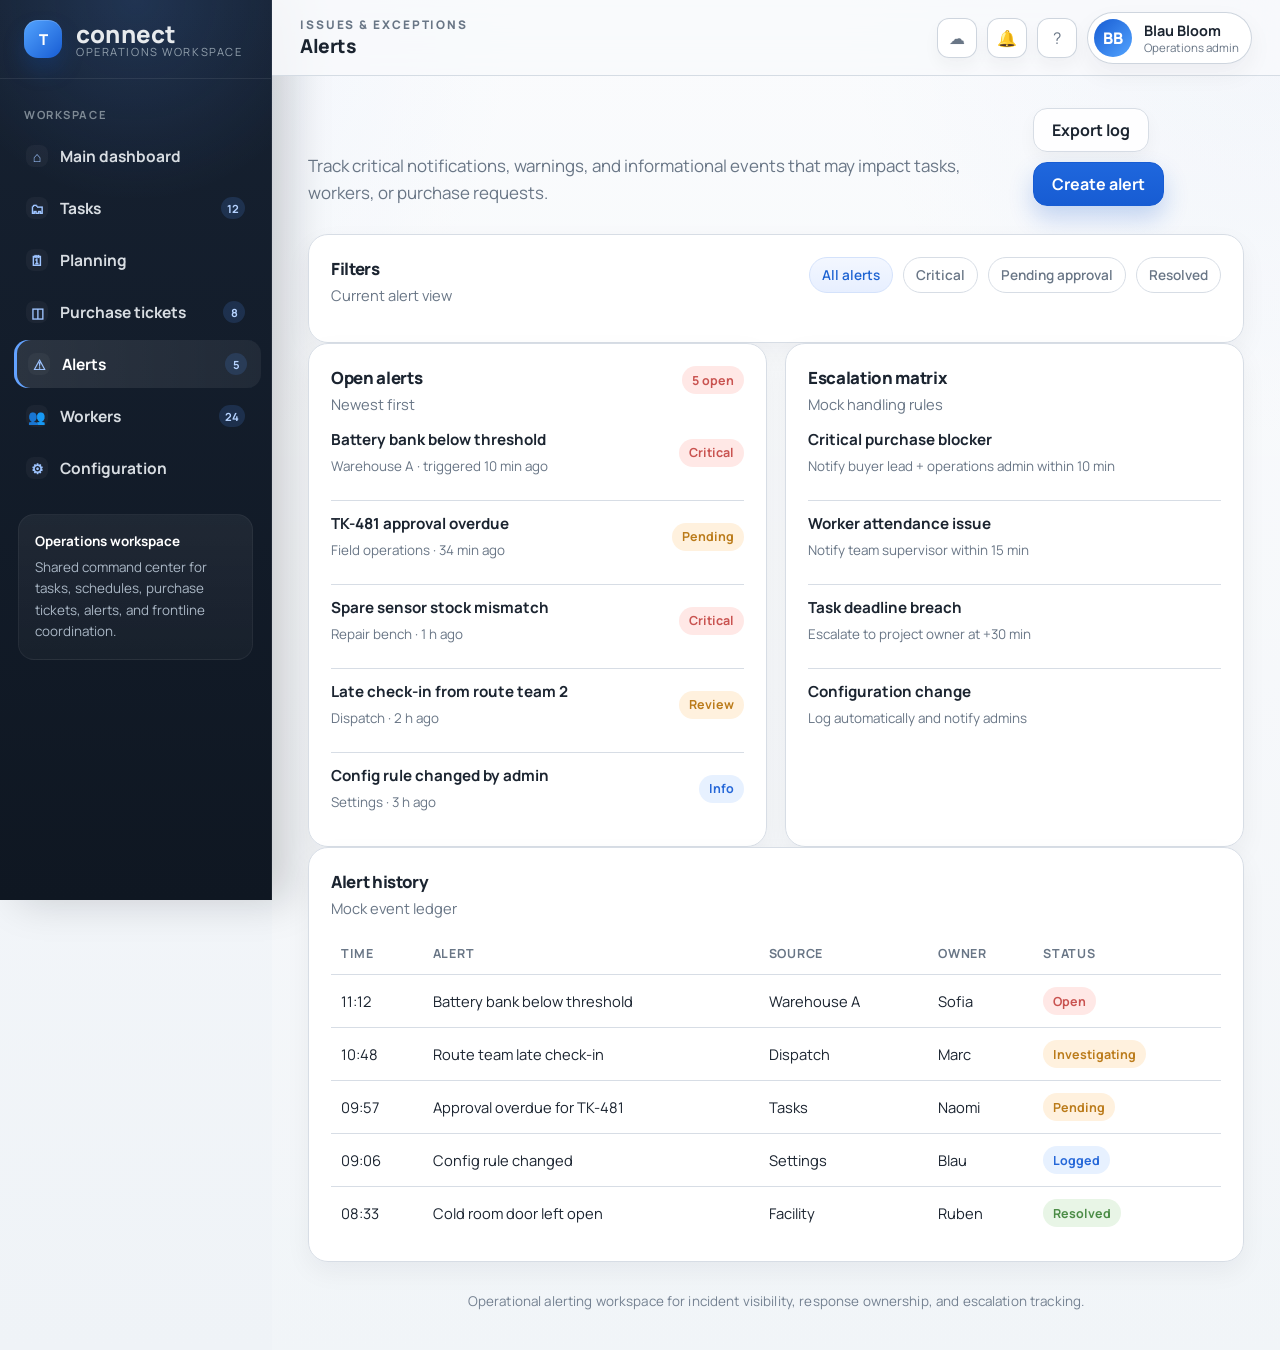
==== commit 2cf0f0f5: "modified:   README.md 	modified:   alerts.html 	modified:   configuration.html 	modified:   index.ht" ====
--- a/alerts.html
+++ b/alerts.html
@@ -22,13 +22,13 @@
       <ul class="nav-list"><li class="nav-item"><a class="nav-link" href="index.html"><span class="nav-label"><span class="nav-icon">⌂</span><span>Main dashboard</span></span><span></span></a></li>
 <li class="nav-item"><a class="nav-link" href="task-description.html"><span class="nav-label"><span class="nav-icon">🗂</span><span>Tasks</span></span><span class="nav-badge">12</span></a></li>
 <li class="nav-item"><a class="nav-link" href="planification.html"><span class="nav-label"><span class="nav-icon">🗓</span><span>Planning</span></span><span></span></a></li>
-<li class="nav-item"><a class="nav-link" href="inventory.html"><span class="nav-label"><span class="nav-icon">◫</span><span>Inventory</span></span><span class="nav-badge">8</span></a></li>
+<li class="nav-item"><a class="nav-link" href="inventory.html"><span class="nav-label"><span class="nav-icon">◫</span><span>Purchase tickets</span></span><span class="nav-badge">8</span></a></li>
 <li class="nav-item"><a class="nav-link active" href="alerts.html"><span class="nav-label"><span class="nav-icon">⚠</span><span>Alerts</span></span><span class="nav-badge">5</span></a></li>
 <li class="nav-item"><a class="nav-link" href="workers.html"><span class="nav-label"><span class="nav-icon">👥</span><span>Workers</span></span><span class="nav-badge">24</span></a></li>
 <li class="nav-item"><a class="nav-link" href="configuration.html"><span class="nav-label"><span class="nav-icon">⚙</span><span>Configuration</span></span><span></span></a></li></ul>
       <div class="sidebar-footer">
         <strong>Operations workspace</strong>
-        Shared command center for tasks, schedules, inventory, alerts, and frontline coordination.
+        Shared command center for tasks, schedules, purchase tickets, alerts, and frontline coordination.
       </div>
     </aside>
 
@@ -55,8 +55,7 @@
       <main class="content">
         <div class="page-header">
           <div>
-            <h1>Alerts</h1>
-            <p>Track critical notifications, warnings, and informational events that may impact tasks, workers, or inventory.</p>
+            <p>Track critical notifications, warnings, and informational events that may impact tasks, workers, or purchase requests.</p>
           </div>
           <div class="action-row"><button class="button">Export log</button><button class="button button-primary">Create alert</button></div>
         </div>
@@ -73,7 +72,7 @@
       </div></article>
       <article class="card"><div class="card-inner"><div class="card-header"><div><h2 class="card-title">Escalation matrix</h2><p class="card-subtitle">Mock handling rules</p></div></div>
         <ul class="list-clean">
-          <li class="event-row"><div class="row-main"><strong>Critical stock issue</strong><span>Notify inventory lead + operations admin within 10 min</span></div></li>
+          <li class="event-row"><div class="row-main"><strong>Critical purchase blocker</strong><span>Notify buyer lead + operations admin within 10 min</span></div></li>
           <li class="event-row"><div class="row-main"><strong>Worker attendance issue</strong><span>Notify team supervisor within 15 min</span></div></li>
           <li class="event-row"><div class="row-main"><strong>Task deadline breach</strong><span>Escalate to project owner at +30 min</span></div></li>
           <li class="event-row"><div class="row-main"><strong>Configuration change</strong><span>Log automatically and notify admins</span></div></li>
--- a/styles.css
+++ b/styles.css
@@ -854,6 +854,65 @@
   color: #1d63d2;
 }
 
+.workers-admin-page {
+  display: grid;
+  gap: 22px;
+}
+
+.workers-table-wrap {
+  border: 1px solid rgba(202, 211, 223, 0.92);
+  border-radius: 18px;
+  background: linear-gradient(180deg, rgba(251, 252, 253, 0.94) 0%, rgba(247, 249, 251, 0.98) 100%);
+}
+
+.workers-admin-table {
+  min-width: 760px;
+}
+
+.workers-admin-table th,
+.workers-admin-table td {
+  padding: 16px 18px;
+}
+
+.workers-admin-table thead th {
+  background: rgba(247, 249, 251, 0.96);
+}
+
+.workers-admin-table tbody tr:hover {
+  background: rgba(240, 246, 255, 0.72);
+}
+
+.member-cell {
+  display: flex;
+  align-items: center;
+  gap: 12px;
+}
+
+.member-name {
+  font-weight: 700;
+  color: var(--text);
+}
+
+.member-avatar {
+  width: 36px;
+  height: 36px;
+  border-radius: 50%;
+  display: inline-grid;
+  place-items: center;
+  color: #fff;
+  font-size: 0.8rem;
+  font-weight: 800;
+  letter-spacing: 0.04em;
+  flex: 0 0 auto;
+}
+
+.member-avatar-yellow { background: #d7c423; }
+.member-avatar-green { background: #79b640; }
+.member-avatar-blue { background: #4a88d9; }
+.member-avatar-pink { background: #d587a0; }
+.member-avatar-orange { background: #ef8740; }
+.member-avatar-red { background: #e24b55; }
+
 .notice-bar {
   background: linear-gradient(135deg, rgba(232, 240, 255, 0.95) 0%, rgba(245, 248, 255, 0.95) 100%);
   border: 1px solid #d0def6;
@@ -1411,6 +1470,7 @@
 .planner-calendar {
   display: grid;
   gap: 12px;
+  min-width: 0;
 }
 
 .planner-calendar-header {
@@ -1418,22 +1478,72 @@
   gap: 10px;
 }
 
+.planification-board {
+  display: grid;
+  grid-template-columns: 1fr;
+  gap: 18px;
+  align-items: start;
+}
+
+.planner-sidebar-card {
+  border: 1px solid var(--line);
+  border-radius: 20px;
+  background: linear-gradient(180deg, #ffffff 0%, #f7fafc 100%);
+  padding: 16px;
+  box-shadow: 0 10px 24px rgba(15, 23, 36, 0.05);
+}
+
+.planner-sidebar-head {
+  display: flex;
+  justify-content: space-between;
+  gap: 14px;
+  align-items: start;
+  margin-bottom: 14px;
+}
+
+.planner-sidebar-head h3 {
+  margin: 0;
+  font-size: 1rem;
+}
+
+.planner-sidebar-head p {
+  margin: 4px 0 0;
+  color: var(--text-soft);
+  font-size: 0.84rem;
+}
+
+.planner-weekday-row {
+  display: grid;
+  grid-template-columns: repeat(7, minmax(0, 1fr));
+  gap: 10px;
+}
+
+.planner-weekday {
+  padding: 0 8px 10px;
+  color: var(--text-soft);
+  font-size: 0.75rem;
+  font-weight: 800;
+  letter-spacing: 0.08em;
+  text-transform: uppercase;
+}
+
 .planner-week-grid {
   display: grid;
   grid-template-columns: repeat(7, minmax(0, 1fr));
-  gap: 12px;
+  gap: 10px;
 }
 
 .planner-day-column,
 .planner-month-cell {
   border: 1px solid var(--line);
-  border-radius: 18px;
-  background: linear-gradient(180deg, #ffffff 0%, #f9fbfd 100%);
-  min-height: 232px;
-  padding: 16px;
+  border-radius: 16px;
+  background: linear-gradient(180deg, #ffffff 0%, #fbfdff 100%);
+  min-height: 148px;
+  padding: 12px;
   position: relative;
-  overflow: visible;
+  overflow: hidden;
   box-shadow: 0 8px 18px rgba(15, 23, 36, 0.04);
+  transition: border-color 0.18s ease, box-shadow 0.18s ease, transform 0.18s ease;
 }
 
 .planner-day-column.is-today,
@@ -1442,6 +1552,18 @@
   box-shadow: inset 0 0 0 1px #d5e7ff;
 }
 
+.planner-day-column.is-selected,
+.planner-month-cell.is-selected {
+  border-color: #245db6;
+  box-shadow: inset 0 0 0 1px #245db6, 0 12px 24px rgba(36, 93, 182, 0.12);
+  transform: translateY(-1px);
+}
+
+.planner-day-column:hover,
+.planner-month-cell:hover {
+  border-color: #b8d1f6;
+}
+
 .planner-day-head,
 .planner-month-head {
   display: flex;
@@ -1464,17 +1586,22 @@
 
 .planner-occurrence-list {
   display: grid;
-  gap: 10px;
+  gap: 8px;
   align-content: start;
 }
 
 .planner-occurrence {
-  border-radius: 12px;
-  padding: 10px 11px;
+  border: 0;
+  width: 100%;
+  text-align: left;
+  border-radius: 10px;
+  padding: 9px 10px;
   color: white;
-  box-shadow: 0 12px 22px rgba(17, 23, 29, 0.14);
+  box-shadow: 0 10px 18px rgba(17, 23, 29, 0.14);
   position: relative;
-  cursor: default;
+  cursor: pointer;
+  display: grid;
+  gap: 3px;
 }
 
 .planner-occurrence.blue { background: linear-gradient(135deg, #4287ea 0%, #175cd3 100%); }
@@ -1482,61 +1609,45 @@
 .planner-occurrence.orange { background: linear-gradient(135deg, #e6a13d 0%, #c6852a 100%); }
 .planner-occurrence.red { background: linear-gradient(135deg, #de746f 0%, #c85a55 100%); }
 
+.planner-occurrence:hover {
+  transform: translateY(-1px);
+}
+
+.planner-occurrence-time {
+  display: block;
+  font-size: 0.7rem;
+  font-weight: 800;
+  letter-spacing: 0.07em;
+  text-transform: uppercase;
+  opacity: 0.88;
+}
+
 .planner-occurrence strong {
   display: block;
-  font-size: 0.82rem;
+  font-size: 0.78rem;
   margin: 0;
-  letter-spacing: 0.04em;
-}
-
-.planner-occurrence span {
-  display: none;
-}
-
-.planner-occurrence-tooltip {
-  position: absolute;
-  left: 50%;
-  bottom: calc(100% + 10px);
-  transform: translateX(-50%) translateY(6px);
-  width: min(240px, 70vw);
-  padding: 12px;
-  border-radius: 14px;
-  background: rgba(20, 25, 31, 0.96);
-  color: white;
-  box-shadow: 0 18px 36px rgba(10, 14, 20, 0.28);
-  opacity: 0;
-  pointer-events: none;
-  transition: opacity 0.18s ease, transform 0.18s ease;
-  z-index: 5;
-}
-
-.planner-occurrence-tooltip::after {
-  content: "";
-  position: absolute;
-  left: 50%;
-  top: 100%;
-  transform: translateX(-50%);
-  border: 7px solid transparent;
-  border-top-color: rgba(20, 25, 31, 0.96);
-}
-
-.planner-occurrence:hover .planner-occurrence-tooltip {
-  opacity: 1;
-  transform: translateX(-50%) translateY(0);
-}
-
-.planner-occurrence-tooltip strong {
+  letter-spacing: 0.01em;
+  line-height: 1.3;
+}
+
+.planner-occurrence-meta {
   display: block;
-  margin-bottom: 6px;
-  font-size: 0.86rem;
-  letter-spacing: 0;
-}
-
-.planner-occurrence-tooltip span {
-  display: block;
-  font-size: 0.78rem;
-  color: rgba(255, 255, 255, 0.86);
-  line-height: 1.45;
+  font-size: 0.72rem;
+  opacity: 0.88;
+  white-space: nowrap;
+  overflow: hidden;
+  text-overflow: ellipsis;
+}
+
+.planner-more-button {
+  border: 0;
+  background: transparent;
+  color: #245db6;
+  font-size: 0.8rem;
+  font-weight: 700;
+  padding: 0 2px;
+  cursor: pointer;
+  text-align: left;
 }
 
 .planner-empty {
@@ -1554,29 +1665,99 @@
 .planner-month-grid {
   display: grid;
   grid-template-columns: repeat(7, minmax(0, 1fr));
-  gap: 12px;
-}
-
-.planner-month-spacer {
-  min-height: 240px;
+  gap: 10px;
+}
+
+.planner-month-cell {
+  min-height: 168px;
 }
 
 .planner-month-cell.is-outside {
   background: linear-gradient(180deg, #f7f8fa 0%, #f2f5f8 100%);
-  opacity: 0.75;
+  opacity: 0.82;
 }
 
 .planner-month-cell .planner-occurrence-list {
+  gap: 6px;
+}
+
+.planner-month-cell .planner-occurrence {
+  padding: 8px 9px;
+  box-shadow: none;
+}
+
+.planner-month-cell .planner-occurrence strong {
+  font-size: 0.74rem;
+}
+
+.planner-agenda-list {
+  display: grid;
+  gap: 10px;
+}
+
+.planner-agenda-item {
+  border: 1px solid var(--line);
+  border-radius: 14px;
+  background: white;
+  padding: 12px;
+}
+
+.planner-agenda-item {
+  cursor: pointer;
+  transition: border-color 0.18s ease, box-shadow 0.18s ease, transform 0.18s ease;
+}
+
+.planner-agenda-item:hover {
+  border-color: #b8d1f6;
+  box-shadow: var(--shadow);
+  transform: translateY(-1px);
+}
+
+.planner-agenda-top {
+  display: flex;
+  justify-content: space-between;
+  gap: 10px;
+  align-items: start;
+  margin-bottom: 8px;
+}
+
+.planner-agenda-top strong {
+  display: block;
+  font-size: 0.9rem;
+  line-height: 1.35;
+}
+
+.planner-agenda-item p {
+  margin: 0;
+  color: var(--text-soft);
+  font-size: 0.84rem;
+  line-height: 1.45;
+}
+
+.planner-agenda-meta {
+  display: flex;
+  flex-wrap: wrap;
   gap: 8px;
-}
-
-.planner-month-cell .planner-occurrence {
-  padding: 7px 9px;
-  box-shadow: none;
-}
-
-.planner-month-cell .planner-occurrence strong {
-  font-size: 0.76rem;
+  margin-top: 10px;
+  color: var(--text-soft);
+  font-size: 0.78rem;
+}
+
+.occurrence-detail {
+  display: grid;
+  gap: 14px;
+}
+
+.occurrence-detail-copy {
+  margin: 0;
+  color: var(--text-soft);
+  line-height: 1.5;
+}
+
+.occurrence-detail-actions {
+  display: flex;
+  justify-content: end;
+  gap: 10px;
 }
 
 .planification-detail,
@@ -1631,7 +1812,8 @@
   .workers-grid,
   .inventory-grid,
   .alerts-grid,
-  .detail-grid { grid-template-columns: 1fr; }
+  .detail-grid,
+  .planification-board { grid-template-columns: 1fr; }
 }
 
 @media (max-width: 980px) {
@@ -1667,7 +1849,8 @@
   .planification-toolbar,
   .plan-detail-meta,
   .planner-week-grid,
-  .planner-month-grid { grid-template-columns: 1fr; }
+  .planner-month-grid,
+  .planner-weekday-row { grid-template-columns: 1fr; }
   .task-card-top,
   .task-card-bottom,
   .task-detail-summary,
@@ -1685,6 +1868,8 @@
   .calendar-nav .button { flex: 1 1 0; }
   .planification-section-tabs { width: 100%; justify-content: space-between; }
   .calendar-toggle { width: 100%; justify-content: space-between; }
+  .planner-day-column,
+  .planner-month-cell { min-height: auto; }
   .content { padding: 20px 18px 28px; }
   .page-header p { font-size: 1rem; }
   .notice-bar { flex-direction: column; }
